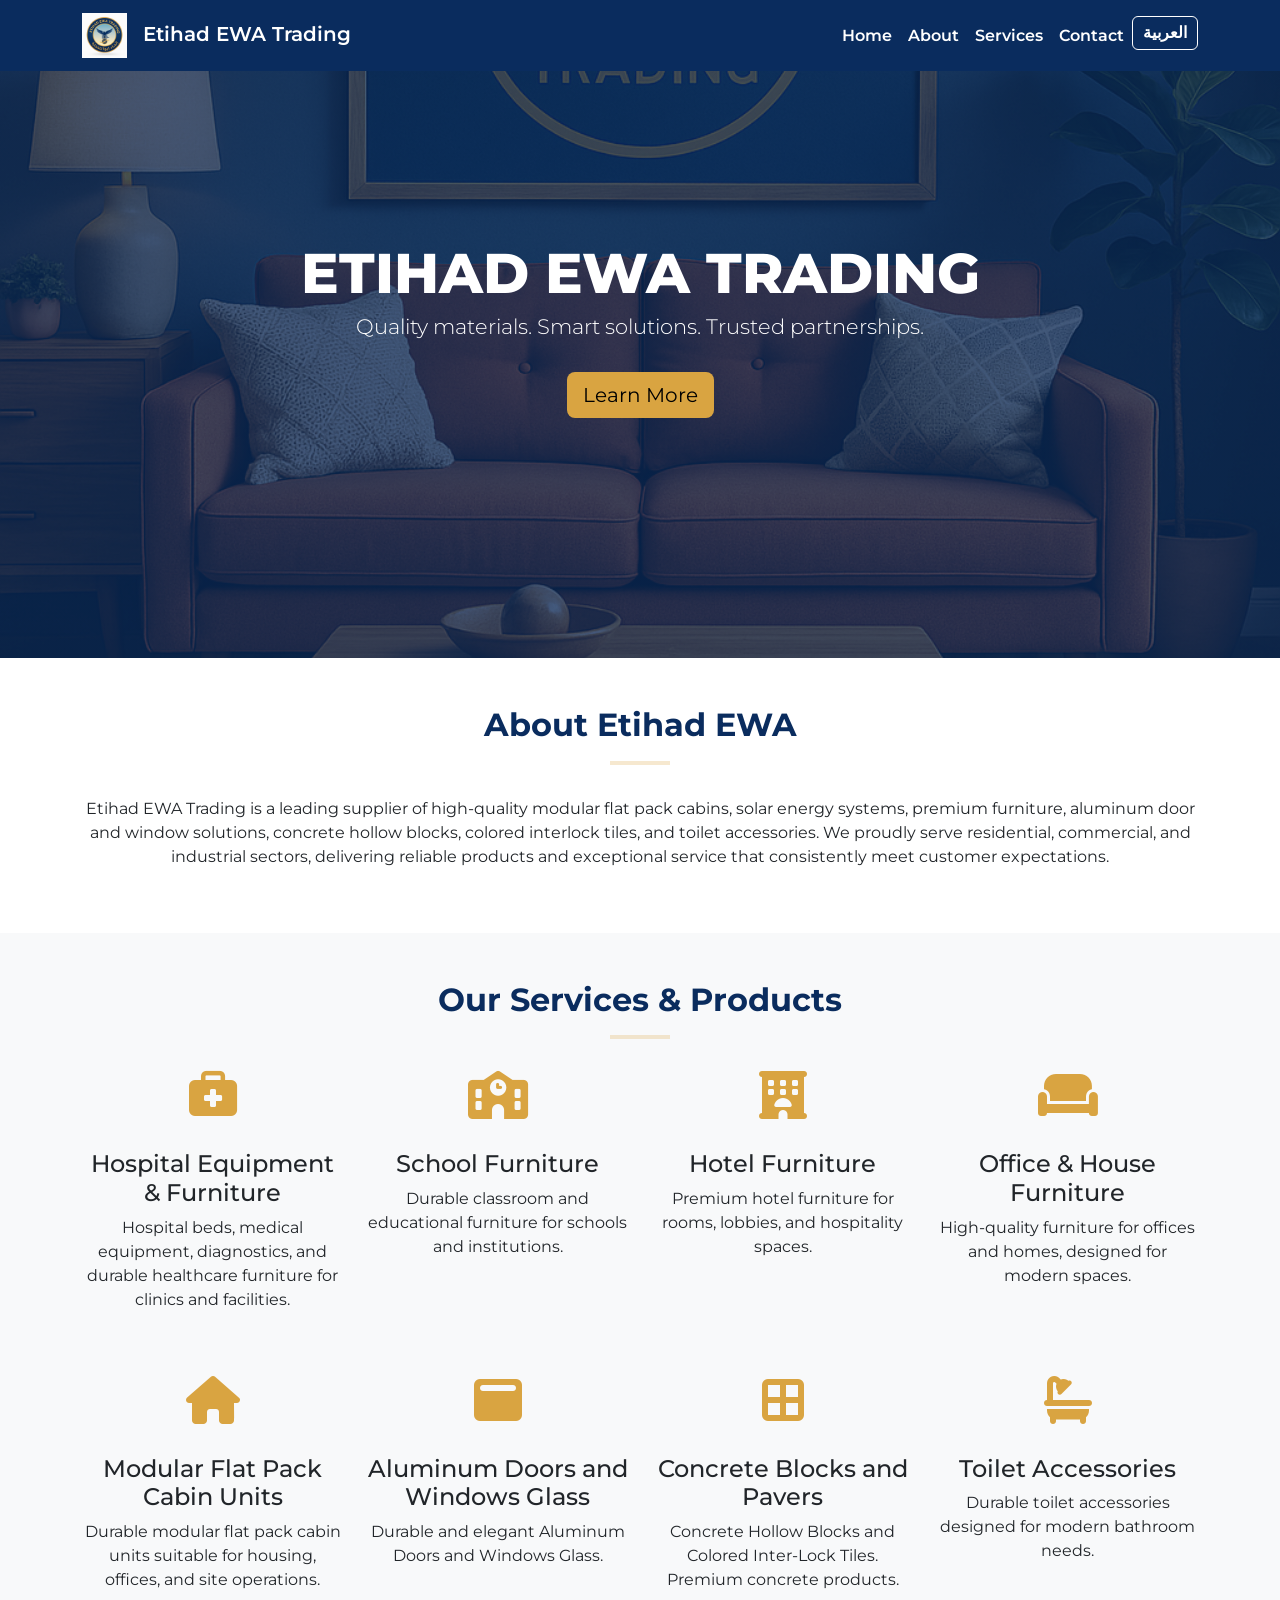
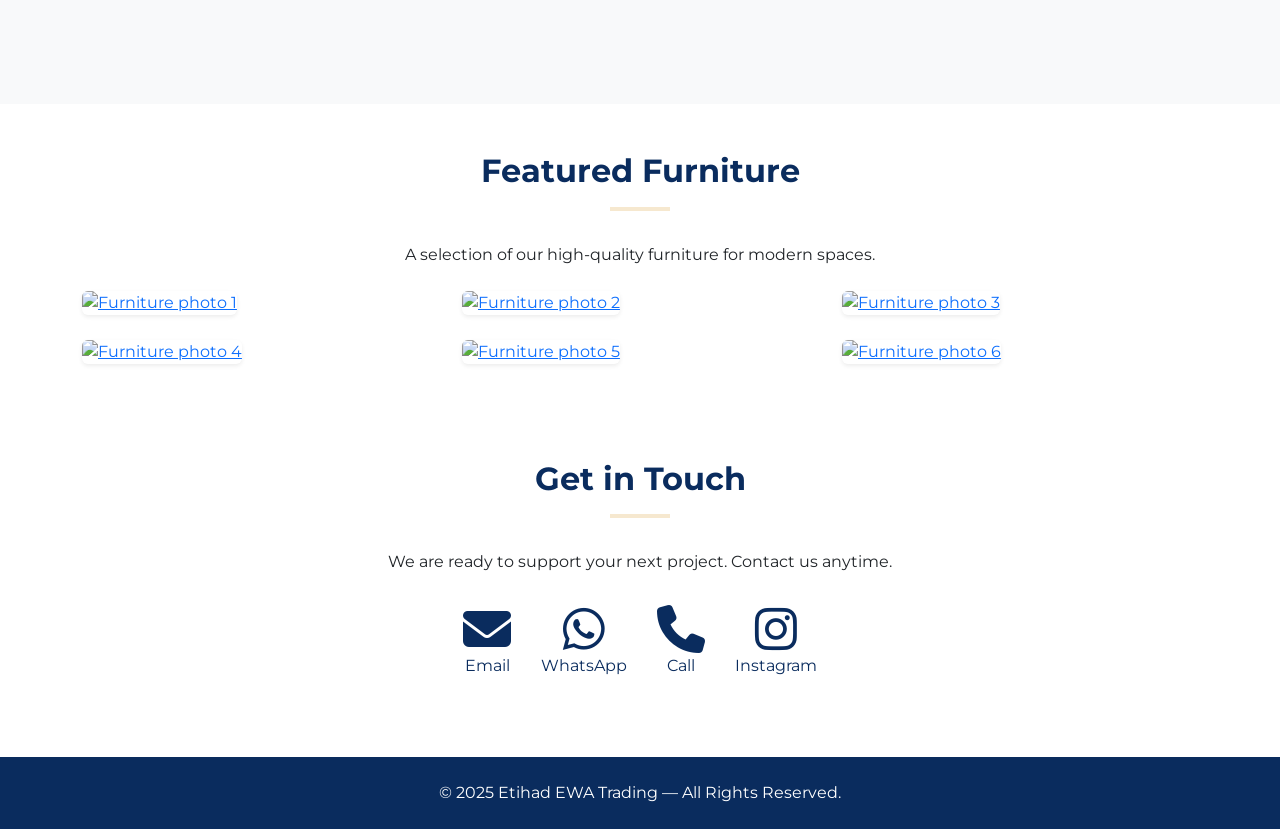
==== index.html @ ca67494d "index.html" ====
<!DOCTYPE html>
<html lang="en">
<head>
    <meta charset="utf-8" />
    <meta name="viewport" content="width=device-width, initial-scale=1, shrink-to-fit=no" />
    <title id="title_tab">Etihad EWA Trading</title>

    <!-- Bootstrap Icons & FontAwesome -->
    <link href="https://cdnjs.cloudflare.com/ajax/libs/font-awesome/6.5.0/css/all.min.css" rel="stylesheet">

    <!-- Google Fonts -->
    <link href="https://fonts.googleapis.com/css2?family=Montserrat:wght@300;400;600;800&display=swap" rel="stylesheet">

    <!-- Bootstrap -->
    <link href="https://cdn.jsdelivr.net/npm/bootstrap@5.3.2/dist/css/bootstrap.min.css" rel="stylesheet">
    <link rel="stylesheet" href="css/custom.css">

   <style>
  body {
    font-family: 'Montserrat', sans-serif;
  }

  /* NAVBAR */
  #mainNav {
    background-color: #0A2C5E;
  }
  #mainNav .nav-link,
  #mainNav .navbar-brand {
    color: #fff !important;
    font-weight: 600;
  }
  #mainNav .nav-link:hover {
    color: #D9A441 !important;
  }

  /* HERO */
  header.masthead {
    background: linear-gradient(rgba(10, 44, 94, 0.75), rgba(10, 44, 94, 0.75)),
      url('img/header-bg.jpg') center/cover no-repeat;
    padding-top: 15rem;
    padding-bottom: 15rem;
    color: white;
  }
  header h1 {
    font-size: 3.5rem;
    font-weight: 800;
    text-transform: uppercase;
  }
  header h2 {
    font-size: 1.3rem;
    font-weight: 300;
  }

  /* SECTIONS */
  h2.section-title {
    text-align: center;
    font-weight: 700;
    margin-bottom: 1rem;
    color: #0A2C5E;
  }
  hr.divider {
    width: 60px;
    height: 4px;
    background-color: #D9A441;
    border: none;
    margin: 1rem auto 2rem auto;
  }

  /* SERVICES */
  .service-box i {
    color: #D9A441;
    margin-bottom: 15px;
  }

  /* GALLERY (NEW) */
  #gallery img {
    transition: transform 0.25s ease, box-shadow 0.25s ease;
  }
  #gallery img:hover {
    transform: scale(1.03);
    box-shadow: 0 10px 25px rgba(0, 0, 0, 0.12);
  }

  /* CONTACT ICONS */
  .contact-links a {
    color: #0A2C5E;
    text-decoration: none;
    margin: 15px;
  }
  .contact-links a:hover {
    color: #D9A441;
  }
</style>

</head>
<body id="page-top">

    <!-- NAVIGATION -->
    <nav class="navbar navbar-expand-lg navbar-dark fixed-top" id="mainNav">
        <div class="container">
            <a class="navbar-brand" href="#page-top" id="nav_brand">
                <img src="/img/logo.png" style="height:45px; margin-right:10px;">
                Etihad EWA Trading
            </a>
            <button class="navbar-toggler" type="button" data-bs-toggle="collapse"
                data-bs-target="#navbarResponsive">
                Menu <i class="fas fa-bars ms-1"></i>
            </button>
            <div class="collapse navbar-collapse" id="navbarResponsive">
                <ul class="navbar-nav ms-auto">
                    <li class="nav-item"><a class="nav-link" id="nav_home" href="#page-top">Home</a></li>
                    <li class="nav-item"><a class="nav-link" id="nav_about" href="#about">About</a></li>
                    <li class="nav-item"><a class="nav-link" id="nav_services" href="#services">Services</a></li>
                    <li class="nav-item"><a class="nav-link" id="nav_contact" href="#contact">Contact</a></li>

                    <!-- LANGUAGE DROPDOWN -->
                    <li class="nav-item">
                              <a class="nav-link" href="ar.html" style="border:1px solid #fff; border-radius:6px; padding:4px 10px;">
                                  العربية
                          </a>
                    </li>
                </ul>
            </div>
        </div>
    </nav>

    <!-- HERO SECTION -->
    <header class="masthead">
        <div class="container text-center">
            <h1 id="hero_title">Etihad EWA Trading</h1>
            <h2 id="hero_subtitle">Quality materials. Smart solutions. Trusted partnerships.</h2>
            <a class="btn btn-warning btn-lg mt-4" id="btn_learn_more" href="#about" 
               style="background-color:#D9A441; border:none;">
                Learn More
            </a>
        </div>
    </header>

    <!-- ABOUT SECTION -->
    <section id="about" class="pt-5 pb-5">
        <div class="container">
            <h2 class="section-title" id="about_title">About Etihad EWA</h2>
            <hr class="divider">
            <p class="text-center" id="about_text">
                Etihad EWA Trading is a leading supplier of high-quality modular flat pack cabins, solar energy systems, premium furniture, aluminum door and window solutions, concrete hollow blocks, colored interlock tiles, and toilet accessories.
                We proudly serve residential, commercial, and industrial sectors, delivering reliable products and exceptional service that consistently meet customer expectations.
            </p>
        </div>
    </section>

    <!-- SERVICES SECTION -->
<section id="services" class="pt-5 pb-5 bg-light">
  <div class="container">
    <h2 class="section-title" id="services_title">Our Services & Products</h2>
    <hr class="divider">

    <div class="row text-center">

      <!-- ===== FURNITURE GROUP (FIRST) ===== -->

      <!-- Hospital Equipment & Furniture -->
      <div class="col-lg-3 col-md-6 mb-5">
        <div class="service-box">
          <a href="pdf/Hospital.pdf" target="_blank" style="text-decoration:none; color:inherit;">
            <i class="fas fa-briefcase-medical fa-3x"></i>
            <h4 class="mt-3" id="srv_medical">Hospital Equipment &amp; Furniture</h4>
          </a>
          <p id="srv_medical_txt">
            Hospital beds, medical equipment, diagnostics, and durable healthcare furniture for clinics and facilities.
          </p>
        </div>
      </div>

      <!-- School Furniture -->
      <div class="col-lg-3 col-md-6 mb-5">
        <div class="service-box">
          <a href="pdf/School.pdf" target="_blank" style="text-decoration:none; color:inherit;">
            <i class="fas fa-school fa-3x"></i>
            <h4 class="mt-3" id="srv_school">School Furniture</h4>
          </a>
          <p id="srv_school_txt">Durable classroom and educational furniture for schools and institutions.</p>
        </div>
      </div>

      <!-- Hotel Furniture -->
      <div class="col-lg-3 col-md-6 mb-5">
        <div class="service-box">
          <a href="pdf/Hotel.pdf" target="_blank" style="text-decoration:none; color:inherit;">
            <i class="fas fa-hotel fa-3x"></i>
            <h4 class="mt-3" id="srv_hotel">Hotel Furniture</h4>
          </a>
          <p id="srv_hotel_txt">Premium hotel furniture for rooms, lobbies, and hospitality spaces.</p>
        </div>
      </div>

      <!-- Office & House Furniture -->
      <div class="col-lg-3 col-md-6 mb-5">
        <div class="service-box">
          <a href="pdf/FUR.pdf" target="_blank" style="text-decoration:none; color:inherit;">
            <i class="fas fa-couch fa-3x"></i>
            <h4 class="mt-3" id="srv_furniture">Office &amp; House Furniture</h4>
          </a>
          <p id="srv_furniture_txt">High-quality furniture for offices and homes, designed for modern spaces.</p>
        </div>
      </div>

      <!-- ===== OTHER SERVICES (AFTER FURNITURE) ===== -->

      <!-- Modular Flat Pack Cabin Units -->
      <div class="col-lg-3 col-md-6 mb-5">
        <div class="service-box">
          <a href="pdf/Cabin.pdf" target="_blank" style="text-decoration:none; color:inherit;">
            <i class="fas fa-home fa-3x"></i>
            <h4 class="mt-3" id="srv_cabin">Modular Flat Pack Cabin Units</h4>
          </a>
          <p id="srv_cabin_txt">Durable modular flat pack cabin units suitable for housing, offices, and site operations.</p>
        </div>
      </div>

      <!-- Aluminum Doors and Windows Glass -->
      <div class="col-lg-3 col-md-6 mb-5">
        <div class="service-box">
          <a href="pdf/ALU.pdf" target="_blank" style="text-decoration:none; color:inherit;">
            <i class="fas fa-window-maximize fa-3x"></i>
            <h4 class="mt-3" id="srv_aluminum">Aluminum Doors and Windows Glass</h4>
          </a>
          <p id="srv_aluminum_txt">Durable and elegant Aluminum Doors and Windows Glass.</p>
        </div>
      </div>

      <!-- Concrete Blocks and Pavers -->
      <div class="col-lg-3 col-md-6 mb-5">
        <div class="service-box">
          <a href="pdf/Interlock.pdf" target="_blank" style="text-decoration:none; color:inherit;">
            <i class="fas fa-border-all fa-3x"></i>
            <h4 class="mt-3" id="srv_concrete">Concrete Blocks and Pavers</h4>
          </a>
          <p id="srv_concrete_txt">Concrete Hollow Blocks and Colored Inter-Lock Tiles. Premium concrete products.</p>
        </div>
      </div>

      <!-- Toilet Accessories -->
      <div class="col-lg-3 col-md-6 mb-5">
        <div class="service-box">
          <a href="pdf/TOILET.pdf" target="_blank" style="text-decoration:none; color:inherit;">
            <i class="fas fa-bath fa-3x"></i>
            <h4 class="mt-3" id="srv_toilet">Toilet Accessories</h4>
          </a>
          <p id="srv_toilet_txt">Durable toilet accessories designed for modern bathroom needs.</p>
        </div>
      </div>

    </div>
  </div>
</section>

    <!-- FEATURED FURNITURE GALLERY -->
<section id="gallery" class="pt-5 pb-5">
  <div class="container">
    <h2 class="section-title">Featured Furniture</h2>
    <hr class="divider">
    <p class="text-center mb-4">A selection of our high-quality furniture for modern spaces.</p>

    <div class="row g-4">
      <!-- Photo 1 -->
      <div class="col-lg-4 col-md-6">
        <a href="img/furniture/1.jpg" target="_blank">
          <img src="img/furniture/1.jpg" class="img-fluid rounded shadow-sm" alt="Furniture photo 1">
        </a>
      </div>

      <!-- Photo 2 -->
      <div class="col-lg-4 col-md-6">
        <a href="img/furniture/2.jpg" target="_blank">
          <img src="img/furniture/2.jpg" class="img-fluid rounded shadow-sm" alt="Furniture photo 2">
        </a>
      </div>

      <!-- Photo 3 -->
      <div class="col-lg-4 col-md-6">
        <a href="img/furniture/3.jpg" target="_blank">
          <img src="img/furniture/3.jpg" class="img-fluid rounded shadow-sm" alt="Furniture photo 3">
        </a>
      </div>

      <!-- Photo 4 -->
      <div class="col-lg-4 col-md-6">
        <a href="img/furniture/4.jpg" target="_blank">
          <img src="img/furniture/4.jpg" class="img-fluid rounded shadow-sm" alt="Furniture photo 4">
        </a>
      </div>

      <!-- Photo 5 -->
      <div class="col-lg-4 col-md-6">
        <a href="img/furniture/5.jpg" target="_blank">
          <img src="img/furniture/5.jpg" class="img-fluid rounded shadow-sm" alt="Furniture photo 5">
        </a>
      </div>

      <!-- Photo 6 -->
      <div class="col-lg-4 col-md-6">
        <a href="img/furniture/6.jpg" target="_blank">
          <img src="img/furniture/6.jpg" class="img-fluid rounded shadow-sm" alt="Furniture photo 6">
        </a>
      </div>
    </div>
  </div>
</section>

    <!-- CONTACT SECTION -->
    <section id="contact" class="pt-5 pb-5">
        <div class="container text-center">
            <h2 class="section-title" id="contact_title">Get in Touch</h2>
            <hr class="divider">
            <p id="contact_text">We are ready to support your next project. Contact us anytime.</p>

            <div class="contact-links d-flex justify-content-center">

                <a href="mailto:info@etihadewa.com" target="_blank">
                    <i class="fas fa-envelope fa-3x"></i>
                    <p id="contact_email">Email</p>
                </a>

                <a href="https://wa.me/97466819199" target="_blank">
                    <i class="fab fa-whatsapp fa-3x"></i>
                    <p id="contact_whatsapp">WhatsApp</p>
                </a>

                <a href="tel:+97466819199">
                    <i class="fas fa-phone fa-3x"></i>
                    <p id="contact_call">Call</p>
                </a>

                <a href="https://instagram.com/Etihad.EWA" target="_blank">
                    <i class="fab fa-instagram fa-3x"></i>
                    <p id="contact_instagram">Instagram</p>
                </a>

            </div>
        </div>
    </section>

    <footer class="text-center py-4" style="background:#0A2C5E; color:white;">
        © 2025 Etihad EWA Trading — All Rights Reserved.
    </footer>

    <!-- Bootstrap JS -->
    <script src="https://cdn.jsdelivr.net/npm/bootstrap@5.3.2/dist/js/bootstrap.bundle.min.js"></script>

    <!-- LANGUAGE SCRIPT -->
    <script src="js/language.js"></script>

</body>
</html>
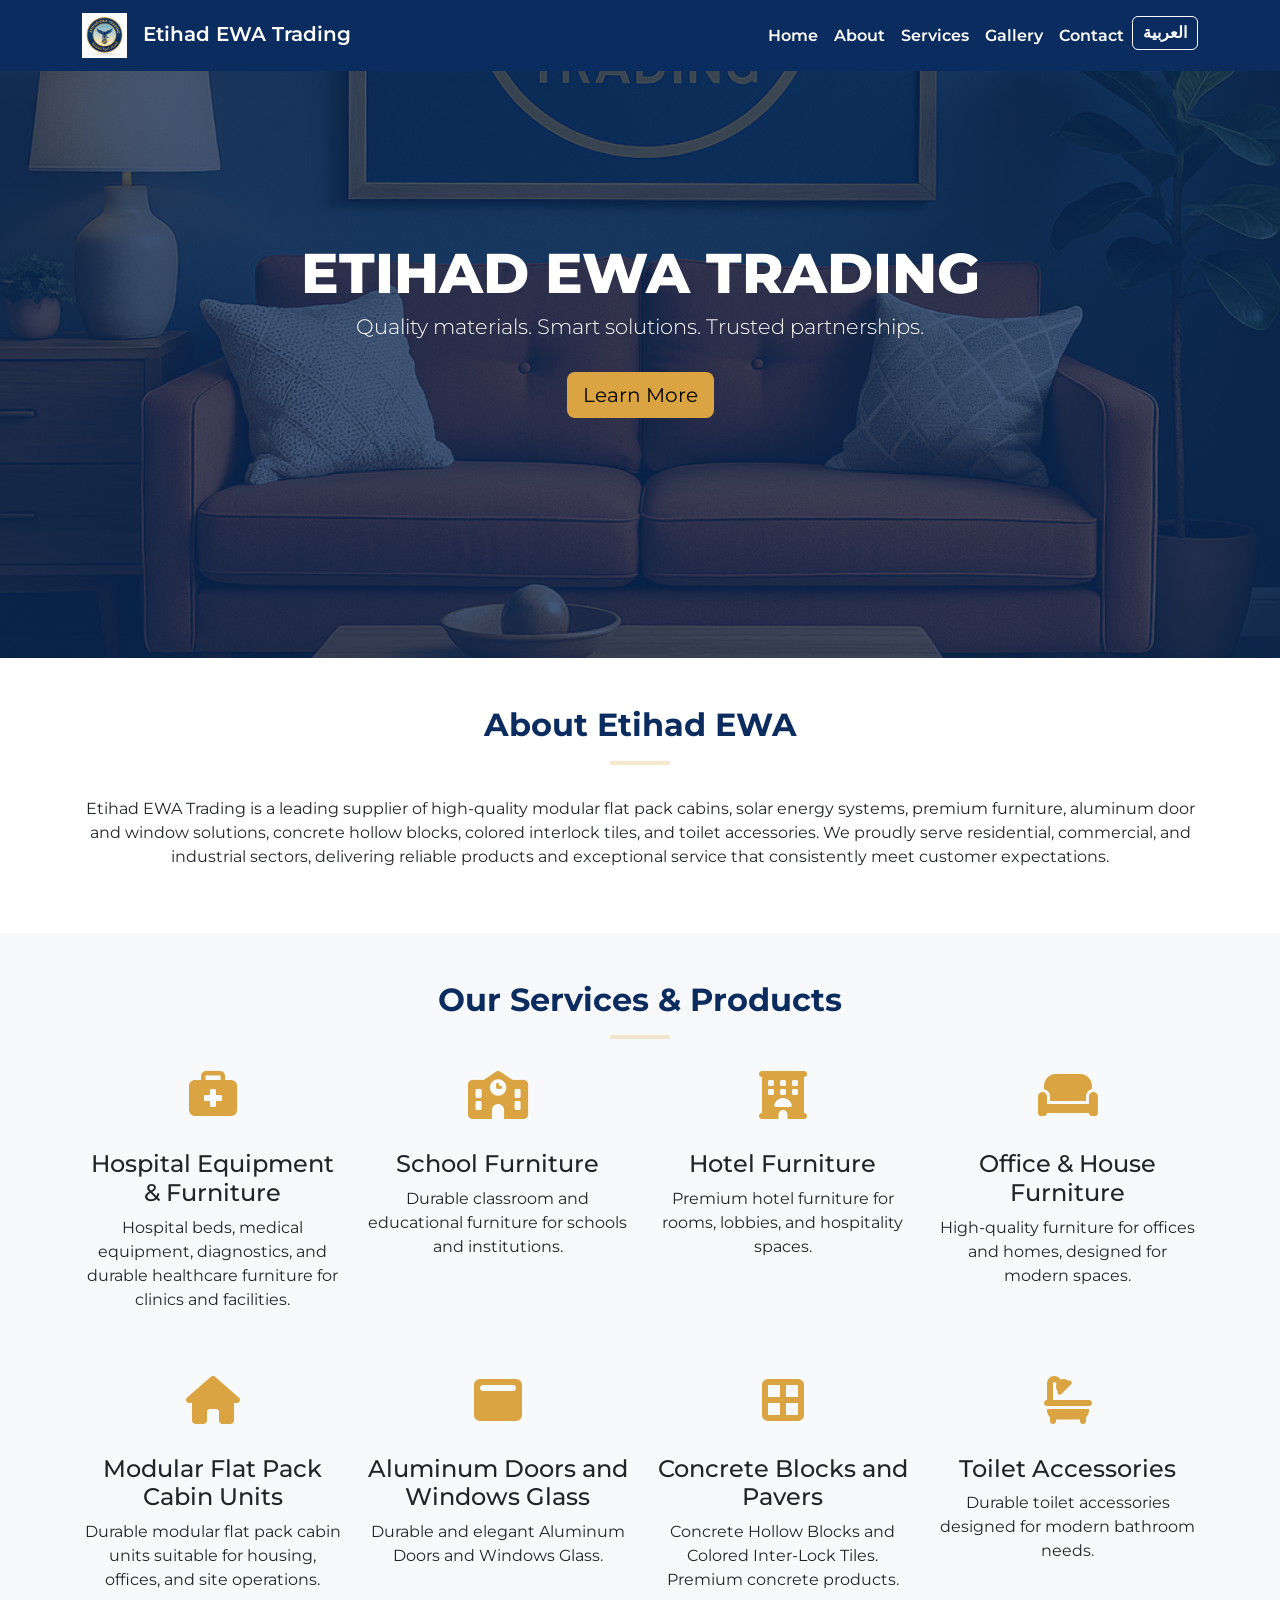
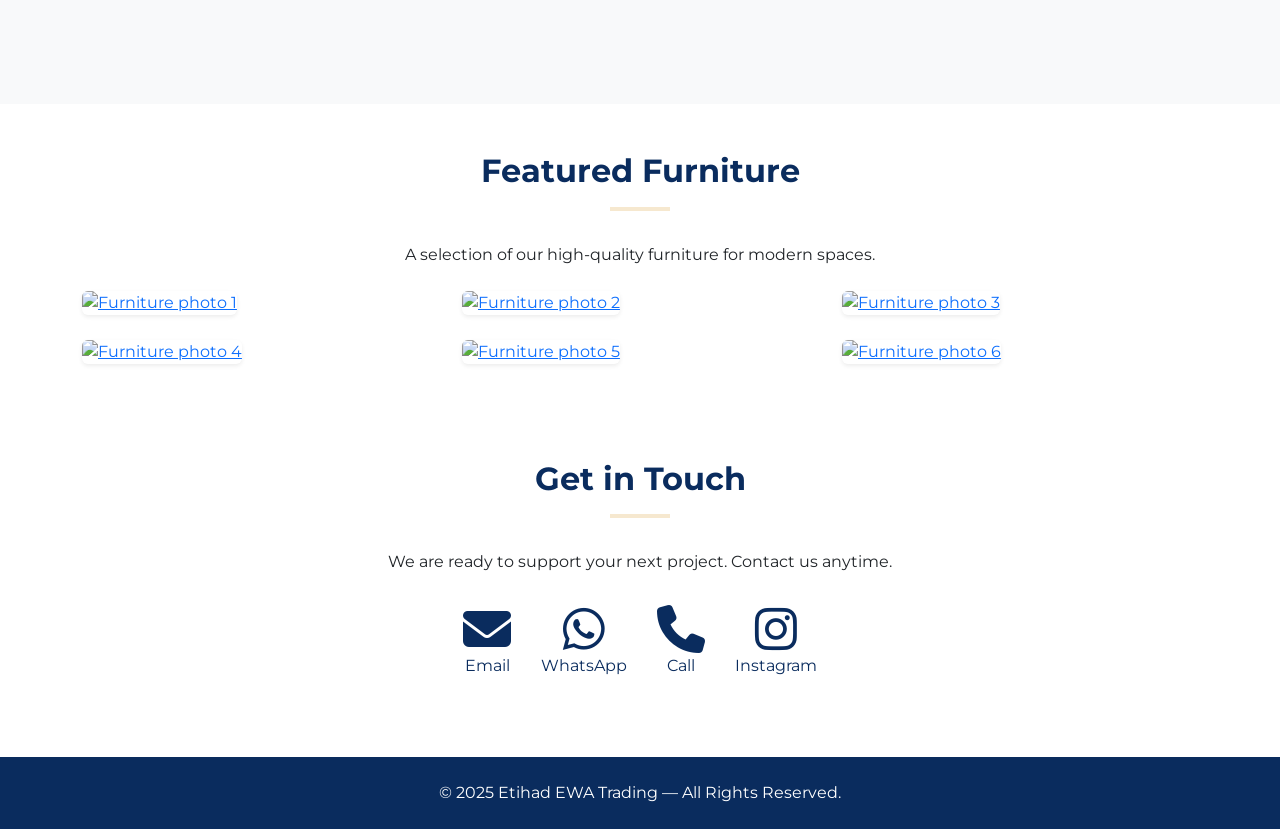
==== commit a8ca2139: "index.html" ====
--- a/index.html
+++ b/index.html
@@ -111,6 +111,7 @@
                     <li class="nav-item"><a class="nav-link" id="nav_home" href="#page-top">Home</a></li>
                     <li class="nav-item"><a class="nav-link" id="nav_about" href="#about">About</a></li>
                     <li class="nav-item"><a class="nav-link" id="nav_services" href="#services">Services</a></li>
+                    <li class="nav-item"><a class="nav-link" id="nav_gallery" href="#gallery">Gallery</a></li>
                     <li class="nav-item"><a class="nav-link" id="nav_contact" href="#contact">Contact</a></li>
 
                     <!-- LANGUAGE DROPDOWN -->
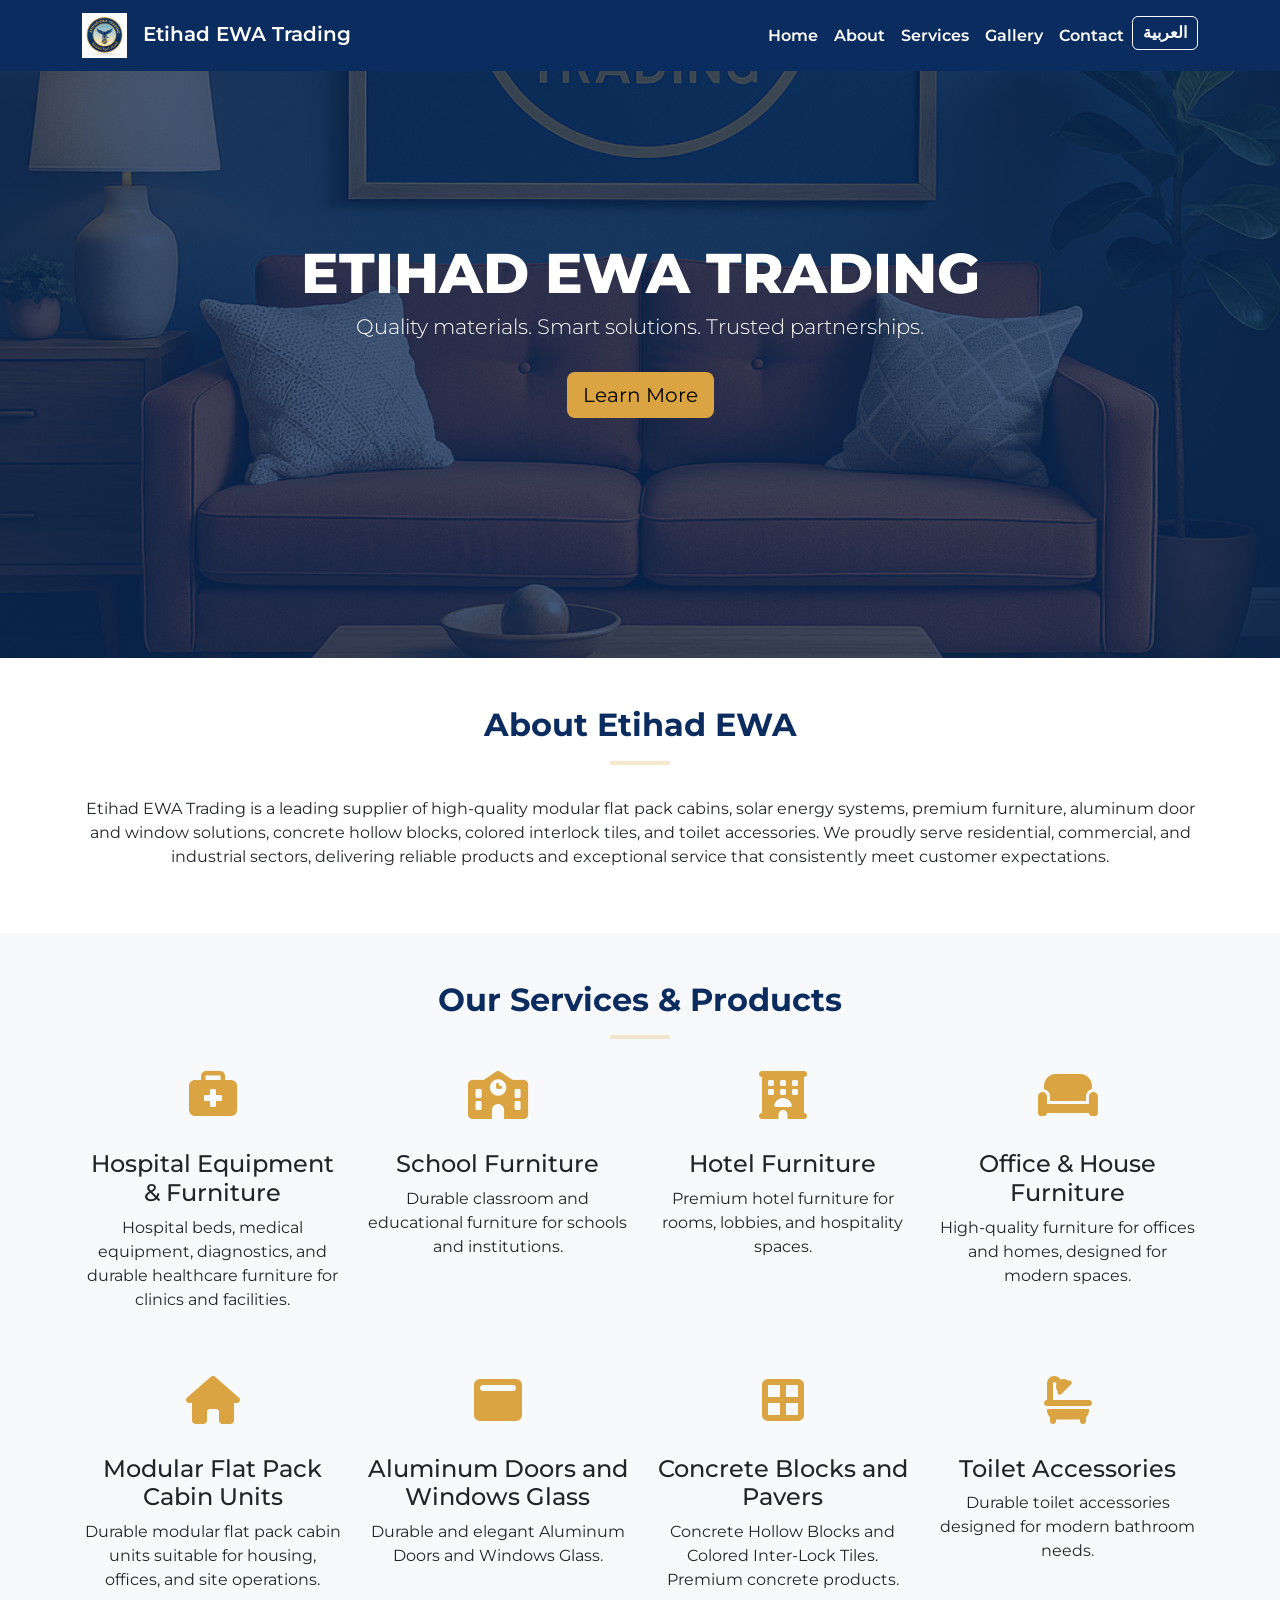
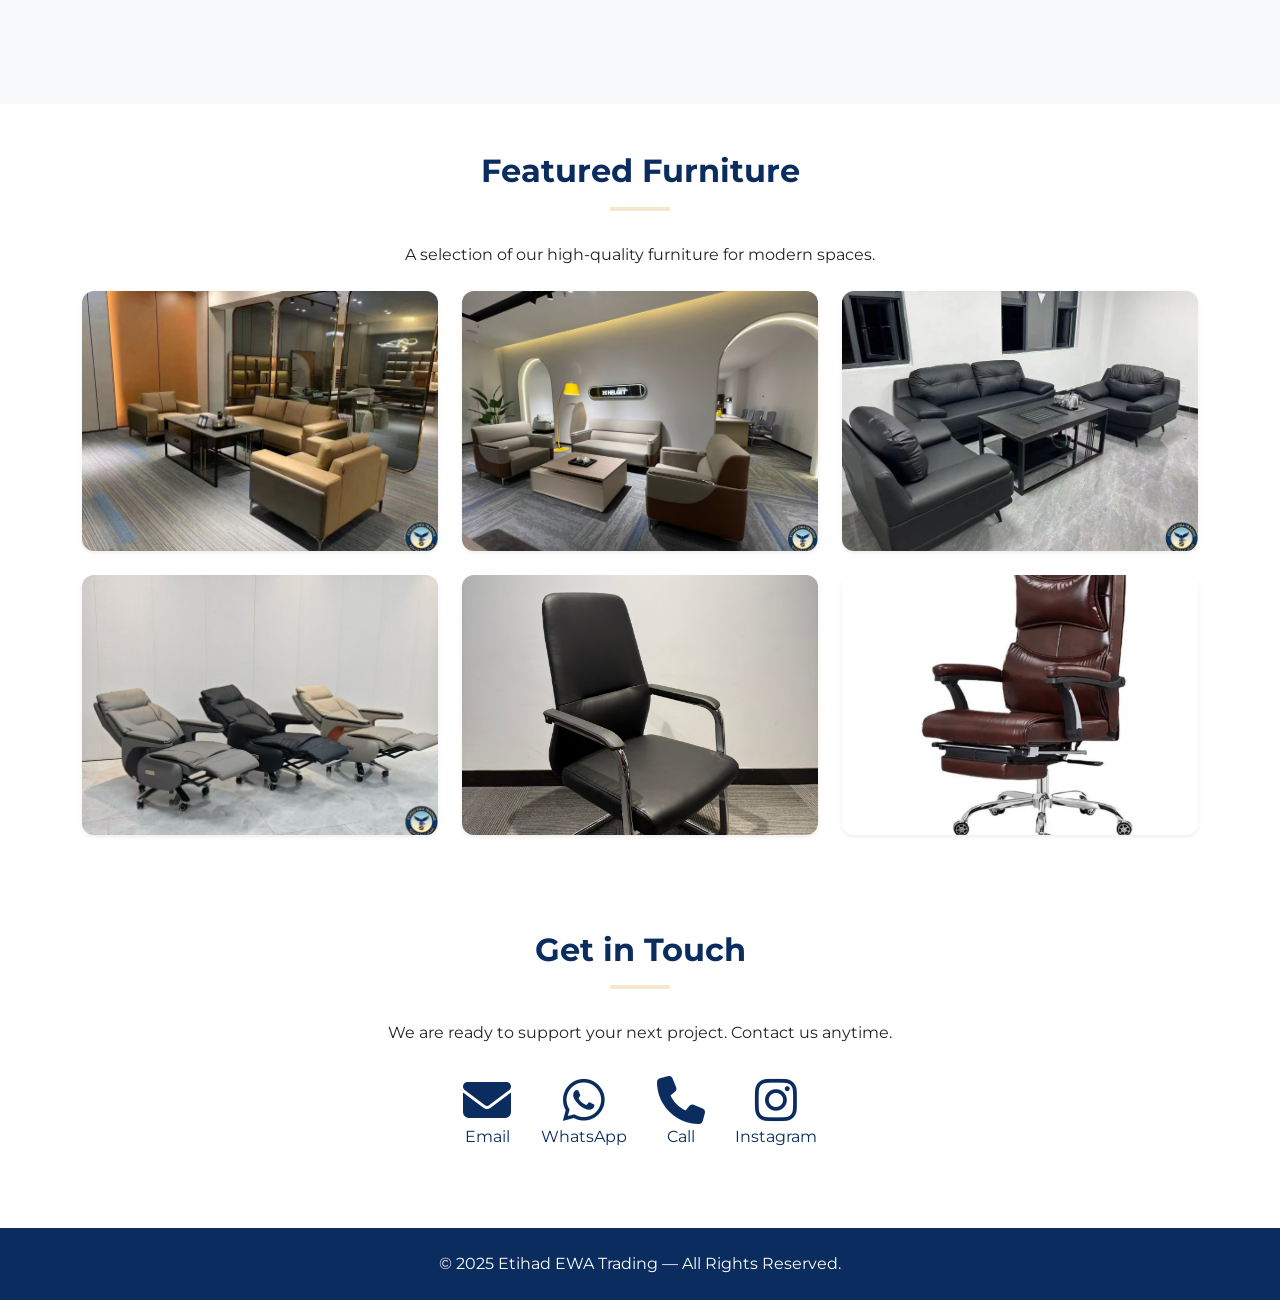
==== commit 6a8e611d: "index.html" ====
--- a/index.html
+++ b/index.html
@@ -80,7 +80,12 @@
     transform: scale(1.03);
     box-shadow: 0 10px 25px rgba(0, 0, 0, 0.12);
   }
-
+  #gallery .gallery-img{
+  width: 100%;
+  height: 260px;        /* you can change this */
+  object-fit: cover;    /* crops nicely */
+  border-radius: 12px;
+}
   /* CONTACT ICONS */
   .contact-links a {
     color: #0A2C5E;
@@ -266,42 +271,42 @@
       <!-- Photo 1 -->
       <div class="col-lg-4 col-md-6">
         <a href="img/furniture/1.jpg" target="_blank">
-          <img src="img/furniture/1.jpg" class="img-fluid rounded shadow-sm" alt="Furniture photo 1">
+          <img src="img/furniture/1.jpg" class="img-fluid shadow-sm gallery-img" alt="Furniture photo 1">
         </a>
       </div>
 
       <!-- Photo 2 -->
       <div class="col-lg-4 col-md-6">
         <a href="img/furniture/2.jpg" target="_blank">
-          <img src="img/furniture/2.jpg" class="img-fluid rounded shadow-sm" alt="Furniture photo 2">
+          <img src="img/furniture/2.jpg" class="img-fluid shadow-sm gallery-img" alt="Furniture photo 2">
         </a>
       </div>
 
       <!-- Photo 3 -->
       <div class="col-lg-4 col-md-6">
         <a href="img/furniture/3.jpg" target="_blank">
-          <img src="img/furniture/3.jpg" class="img-fluid rounded shadow-sm" alt="Furniture photo 3">
+          <img src="img/furniture/3.jpg" class="img-fluid shadow-sm gallery-img" alt="Furniture photo 3">
         </a>
       </div>
 
       <!-- Photo 4 -->
       <div class="col-lg-4 col-md-6">
         <a href="img/furniture/4.jpg" target="_blank">
-          <img src="img/furniture/4.jpg" class="img-fluid rounded shadow-sm" alt="Furniture photo 4">
+          <img src="img/furniture/4.jpg" class="img-fluid shadow-sm gallery-img" alt="Furniture photo 4">
         </a>
       </div>
 
       <!-- Photo 5 -->
       <div class="col-lg-4 col-md-6">
         <a href="img/furniture/5.jpg" target="_blank">
-          <img src="img/furniture/5.jpg" class="img-fluid rounded shadow-sm" alt="Furniture photo 5">
+          <img src="img/furniture/5.jpg" class="img-fluid shadow-sm gallery-img" alt="Furniture photo 5">
         </a>
       </div>
 
       <!-- Photo 6 -->
       <div class="col-lg-4 col-md-6">
         <a href="img/furniture/6.jpg" target="_blank">
-          <img src="img/furniture/6.jpg" class="img-fluid rounded shadow-sm" alt="Furniture photo 6">
+          <img src="img/furniture/6.jpg" class="img-fluid shadow-sm gallery-img" alt="Furniture photo 6">
         </a>
       </div>
     </div>
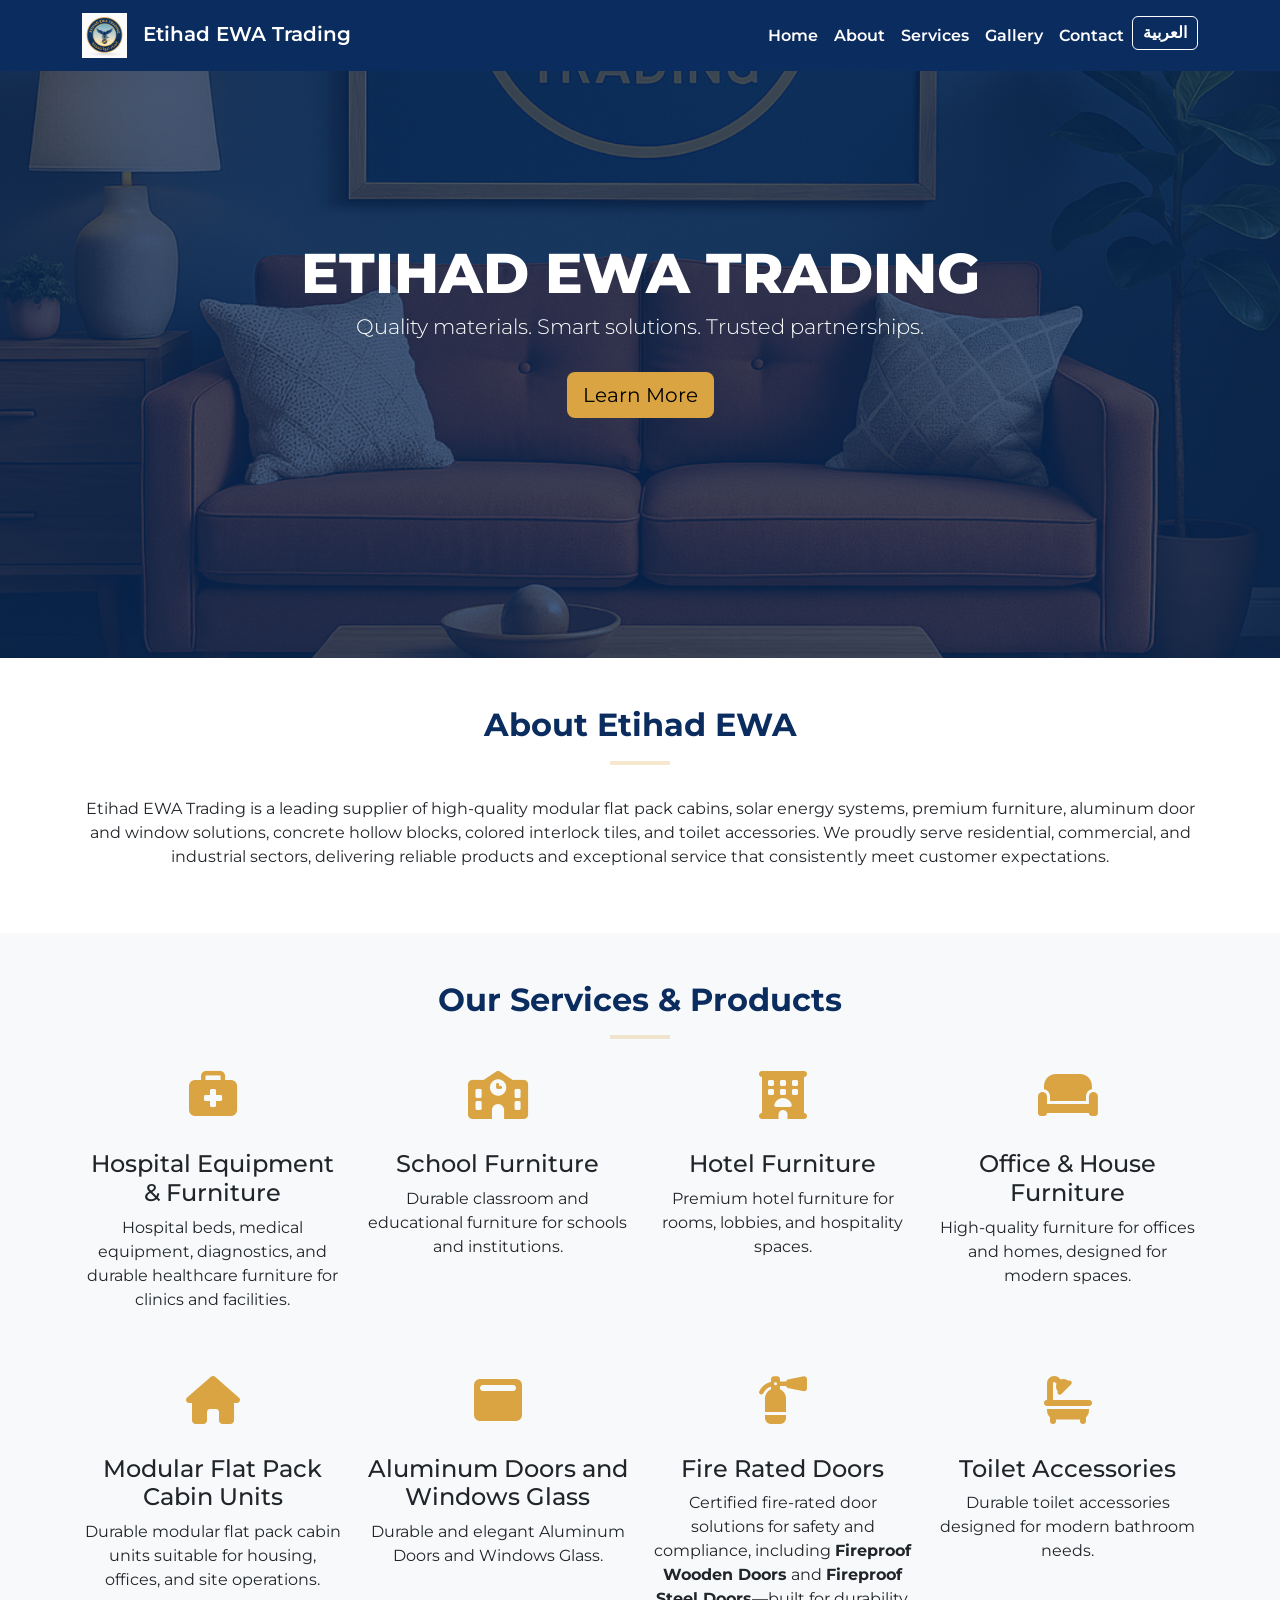
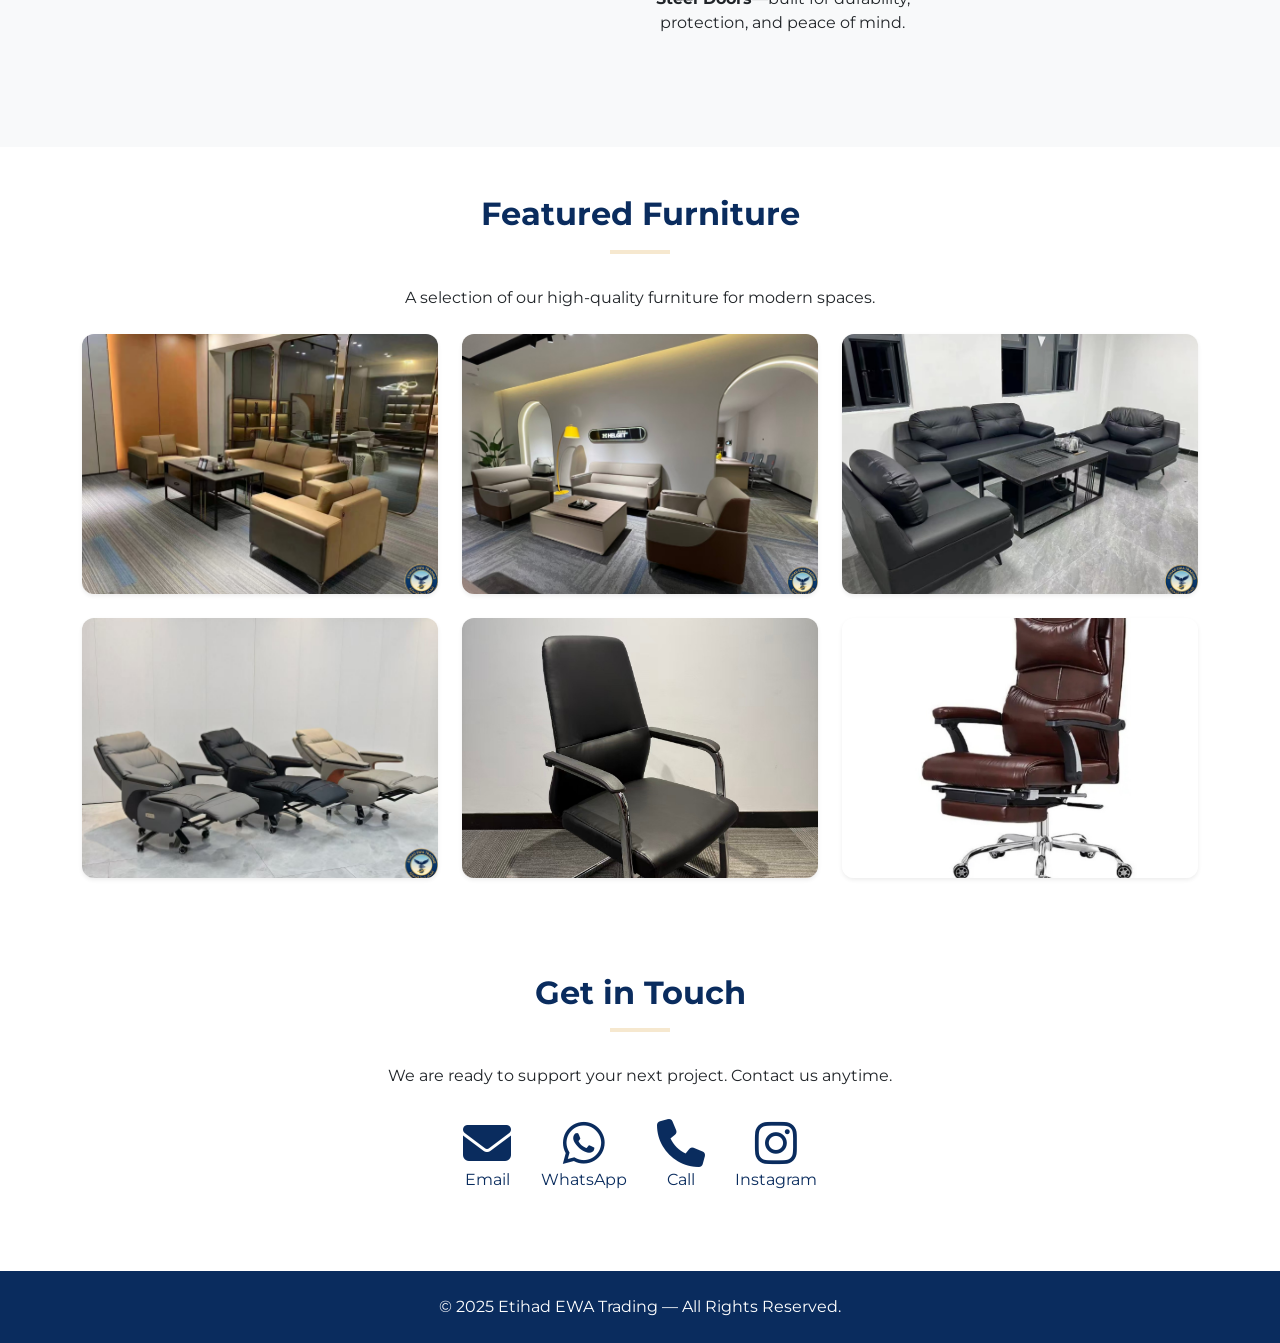
==== commit 2b3ecc67: "index.html" ====
--- a/index.html
+++ b/index.html
@@ -234,16 +234,20 @@
         </div>
       </div>
 
-      <!-- Concrete Blocks and Pavers -->
-      <div class="col-lg-3 col-md-6 mb-5">
-        <div class="service-box">
-          <a href="pdf/Interlock.pdf" target="_blank" style="text-decoration:none; color:inherit;">
-            <i class="fas fa-border-all fa-3x"></i>
-            <h4 class="mt-3" id="srv_concrete">Concrete Blocks and Pavers</h4>
-          </a>
-          <p id="srv_concrete_txt">Concrete Hollow Blocks and Colored Inter-Lock Tiles. Premium concrete products.</p>
-        </div>
-      </div>
+     <!-- Fire Rated Doors -->
+<div class="col-lg-3 col-md-6 mb-5">
+  <div class="service-box">
+    <a href="pdf/Fire.pdf" target="_blank" style="text-decoration:none; color:inherit;">
+      <i class="fas fa-fire-extinguisher fa-3x"></i>
+      <h4 class="mt-3" id="srv_concrete">Fire Rated Doors</h4>
+    </a>
+    <p id="srv_concrete_txt">
+      Certified fire-rated door solutions for safety and compliance, including
+      <strong>Fireproof Wooden Doors</strong> and <strong>Fireproof Steel Doors</strong>—built for durability, protection, and peace of mind.
+    </p>
+  </div>
+</div>
+
 
       <!-- Toilet Accessories -->
       <div class="col-lg-3 col-md-6 mb-5">
@@ -270,42 +274,42 @@
     <div class="row g-4">
       <!-- Photo 1 -->
       <div class="col-lg-4 col-md-6">
-        <a href="img/furniture/1.jpg" target="_blank">
+        <a href="img/furniture/1.jpg" class="gallery-link" data-bs-toggle="modal" data-bs-target="#imageModal">
           <img src="img/furniture/1.jpg" class="img-fluid shadow-sm gallery-img" alt="Furniture photo 1">
         </a>
       </div>
 
       <!-- Photo 2 -->
       <div class="col-lg-4 col-md-6">
-        <a href="img/furniture/2.jpg" target="_blank">
+        <a href="img/furniture/2.jpg" class="gallery-link" data-bs-toggle="modal" data-bs-target="#imageModal">
           <img src="img/furniture/2.jpg" class="img-fluid shadow-sm gallery-img" alt="Furniture photo 2">
         </a>
       </div>
 
       <!-- Photo 3 -->
       <div class="col-lg-4 col-md-6">
-        <a href="img/furniture/3.jpg" target="_blank">
+        <a href="img/furniture/3.jpg" class="gallery-link" data-bs-toggle="modal" data-bs-target="#imageModal">
           <img src="img/furniture/3.jpg" class="img-fluid shadow-sm gallery-img" alt="Furniture photo 3">
         </a>
       </div>
 
       <!-- Photo 4 -->
       <div class="col-lg-4 col-md-6">
-        <a href="img/furniture/4.jpg" target="_blank">
+        <a href="img/furniture/4.jpg" class="gallery-link" data-bs-toggle="modal" data-bs-target="#imageModal">
           <img src="img/furniture/4.jpg" class="img-fluid shadow-sm gallery-img" alt="Furniture photo 4">
         </a>
       </div>
 
       <!-- Photo 5 -->
       <div class="col-lg-4 col-md-6">
-        <a href="img/furniture/5.jpg" target="_blank">
+        <a href="img/furniture/5.jpg" class="gallery-link" data-bs-toggle="modal" data-bs-target="#imageModal">
           <img src="img/furniture/5.jpg" class="img-fluid shadow-sm gallery-img" alt="Furniture photo 5">
         </a>
       </div>
 
       <!-- Photo 6 -->
       <div class="col-lg-4 col-md-6">
-        <a href="img/furniture/6.jpg" target="_blank">
+        <a href="img/furniture/6.jpg" class="gallery-link" data-bs-toggle="modal" data-bs-target="#imageModal">
           <img src="img/furniture/6.jpg" class="img-fluid shadow-sm gallery-img" alt="Furniture photo 6">
         </a>
       </div>
@@ -352,9 +356,34 @@
 
     <!-- Bootstrap JS -->
     <script src="https://cdn.jsdelivr.net/npm/bootstrap@5.3.2/dist/js/bootstrap.bundle.min.js"></script>
+    <script>
+  document.querySelectorAll('.gallery-link').forEach(link => {
+    link.addEventListener('click', (e) => {
+      e.preventDefault();
+      const imgSrc = link.getAttribute('href');
+      document.getElementById('modalImage').src = imgSrc;
+    });
+  });
+
+  const imageModal = document.getElementById('imageModal');
+  imageModal.addEventListener('hidden.bs.modal', () => {
+    document.getElementById('modalImage').src = '';
+  });
+</script>
 
     <!-- LANGUAGE SCRIPT -->
     <script src="js/language.js"></script>
 
+    <!-- IMAGE MODAL (LIGHTBOX) -->
+<div class="modal fade" id="imageModal" tabindex="-1" aria-hidden="true">
+  <div class="modal-dialog modal-dialog-centered modal-lg">
+    <div class="modal-content bg-transparent border-0">
+      <button type="button" class="btn-close btn-close-white ms-auto me-2 mt-2" data-bs-dismiss="modal" aria-label="Close"></button>
+      <img id="modalImage" src="" class="img-fluid rounded" alt="Preview">
+    </div>
+  </div>
+</div>
+
+
 </body>
 </html>
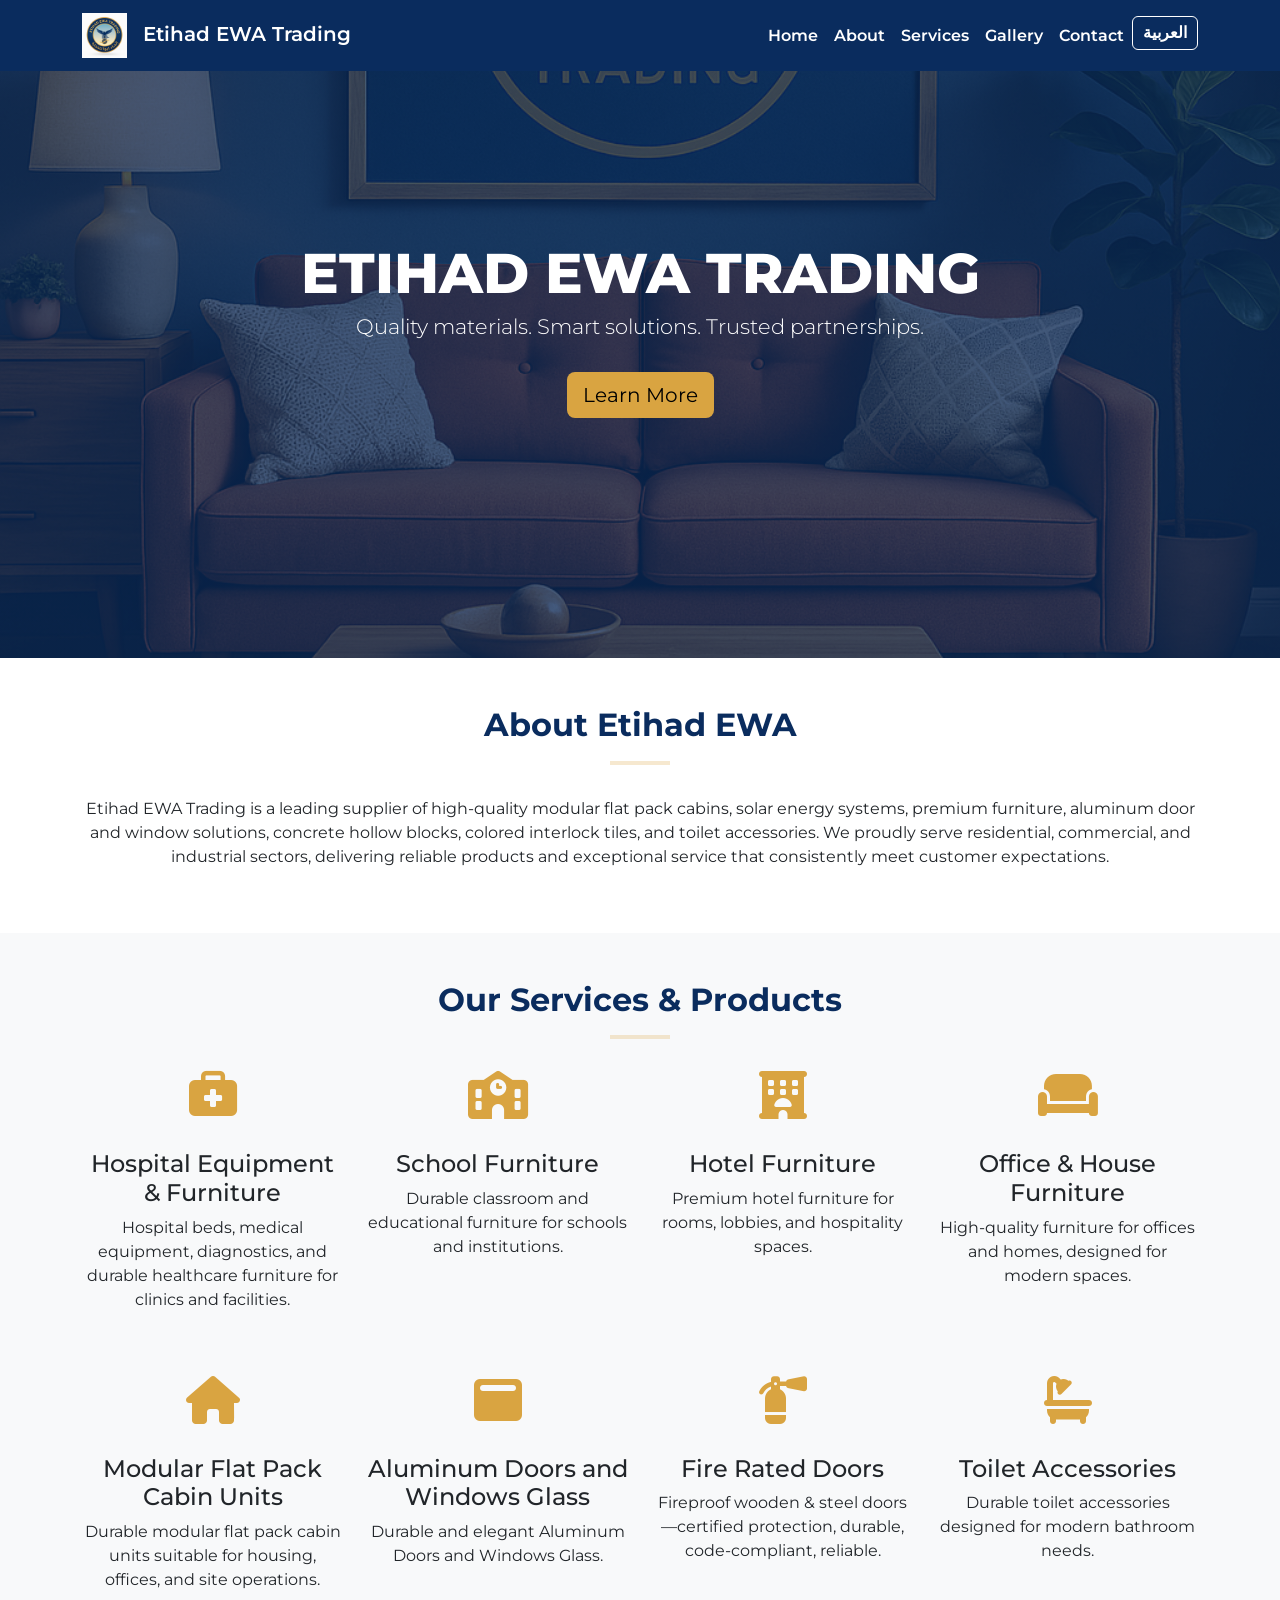
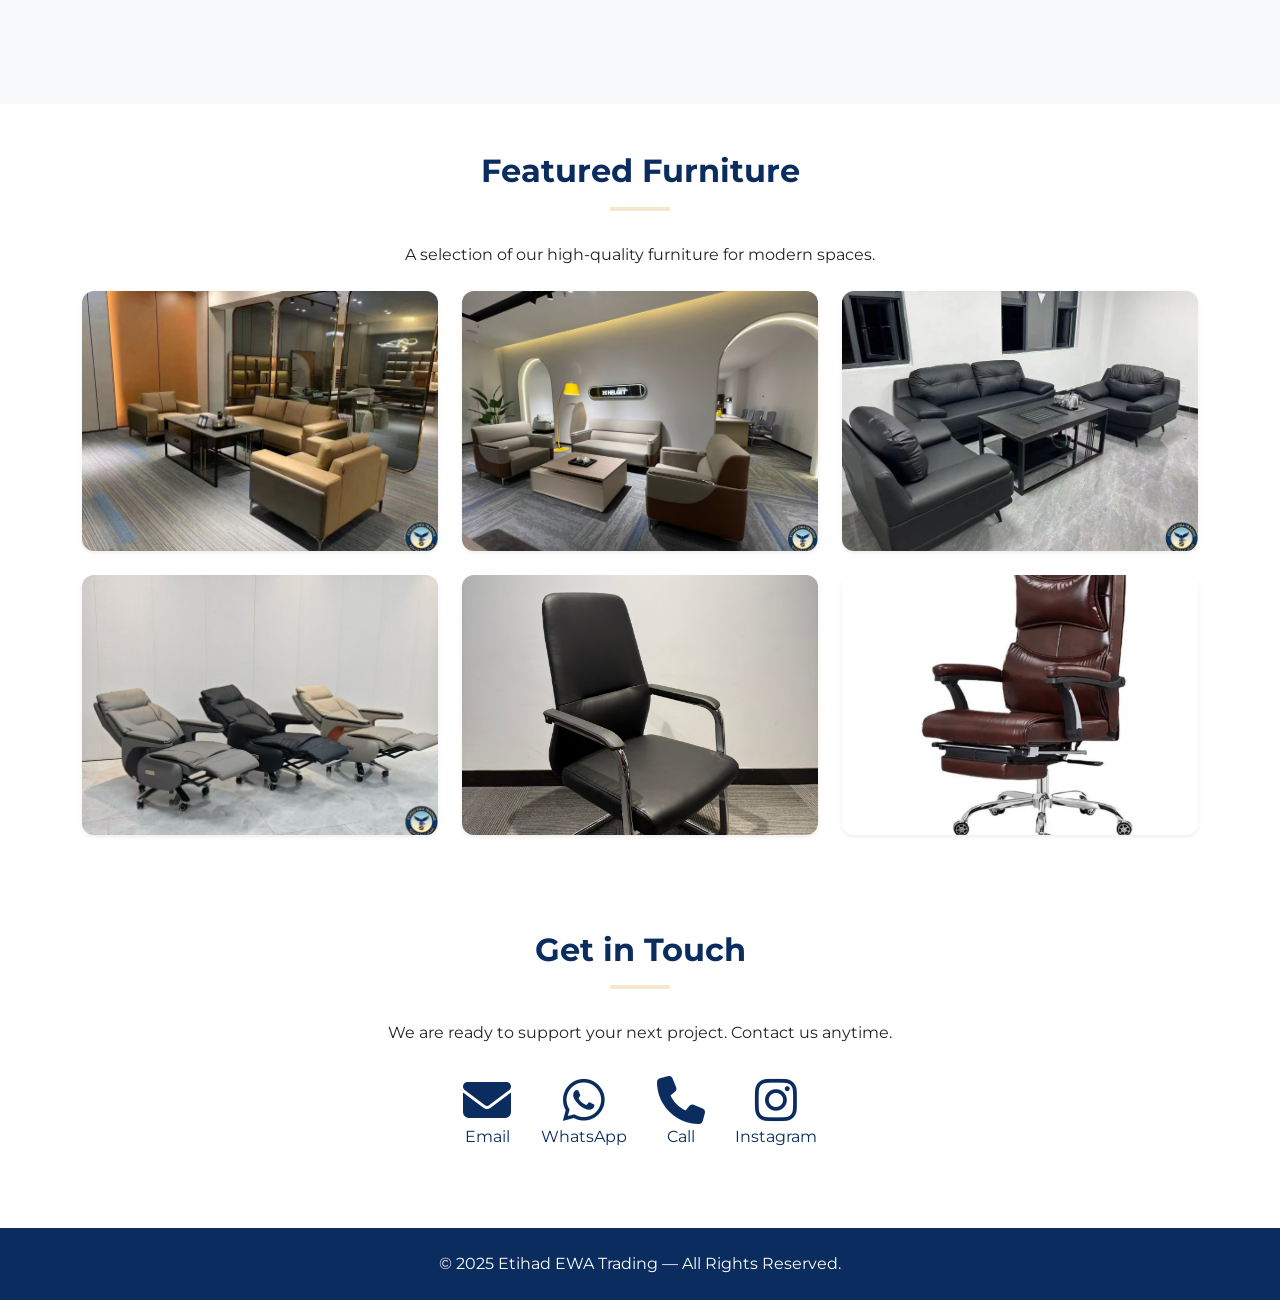
==== commit 625d643a: "index.html" ====
--- a/index.html
+++ b/index.html
@@ -241,10 +241,9 @@
       <i class="fas fa-fire-extinguisher fa-3x"></i>
       <h4 class="mt-3" id="srv_concrete">Fire Rated Doors</h4>
     </a>
-    <p id="srv_concrete_txt">
-      Certified fire-rated door solutions for safety and compliance, including
-      <strong>Fireproof Wooden Doors</strong> and <strong>Fireproof Steel Doors</strong>—built for durability, protection, and peace of mind.
-    </p>
+   <p id="srv_concrete_txt">
+  Fireproof wooden &amp; steel doors—certified protection, durable, code-compliant, reliable.
+</p>
   </div>
 </div>
 
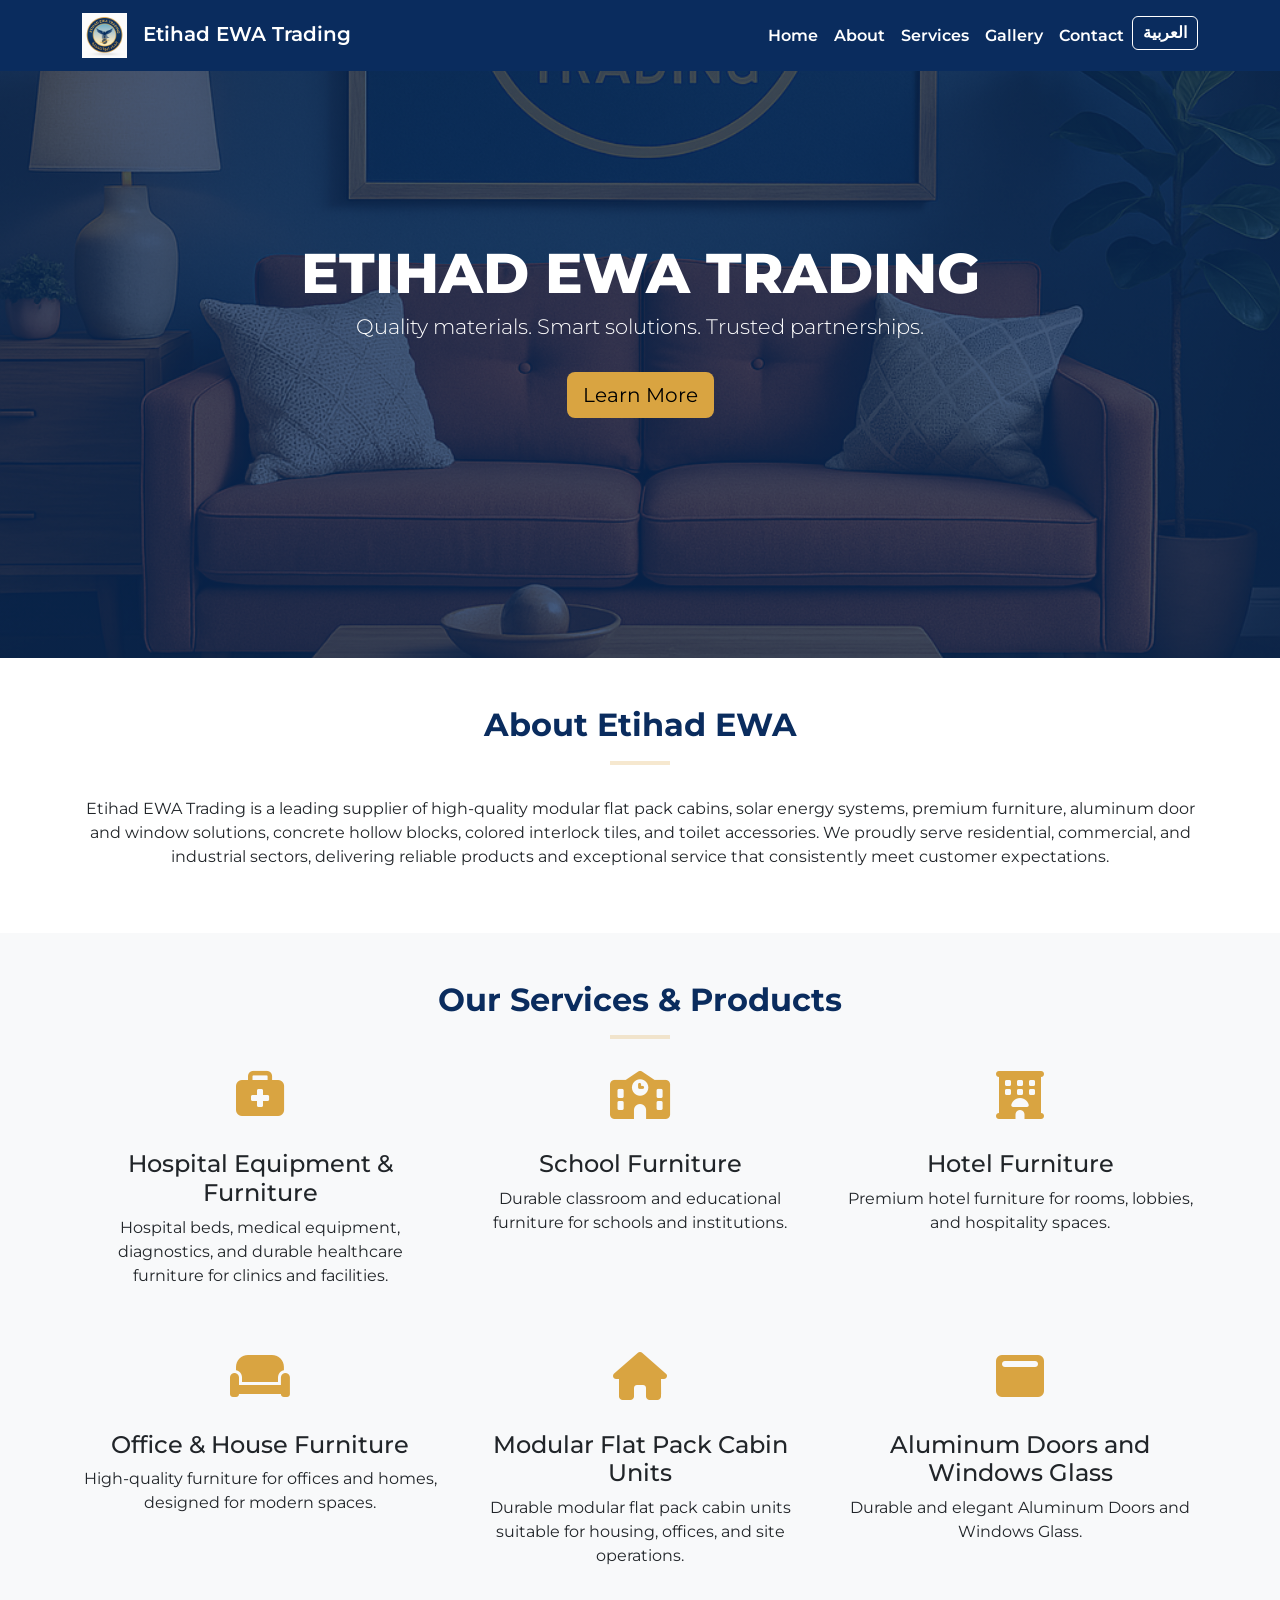
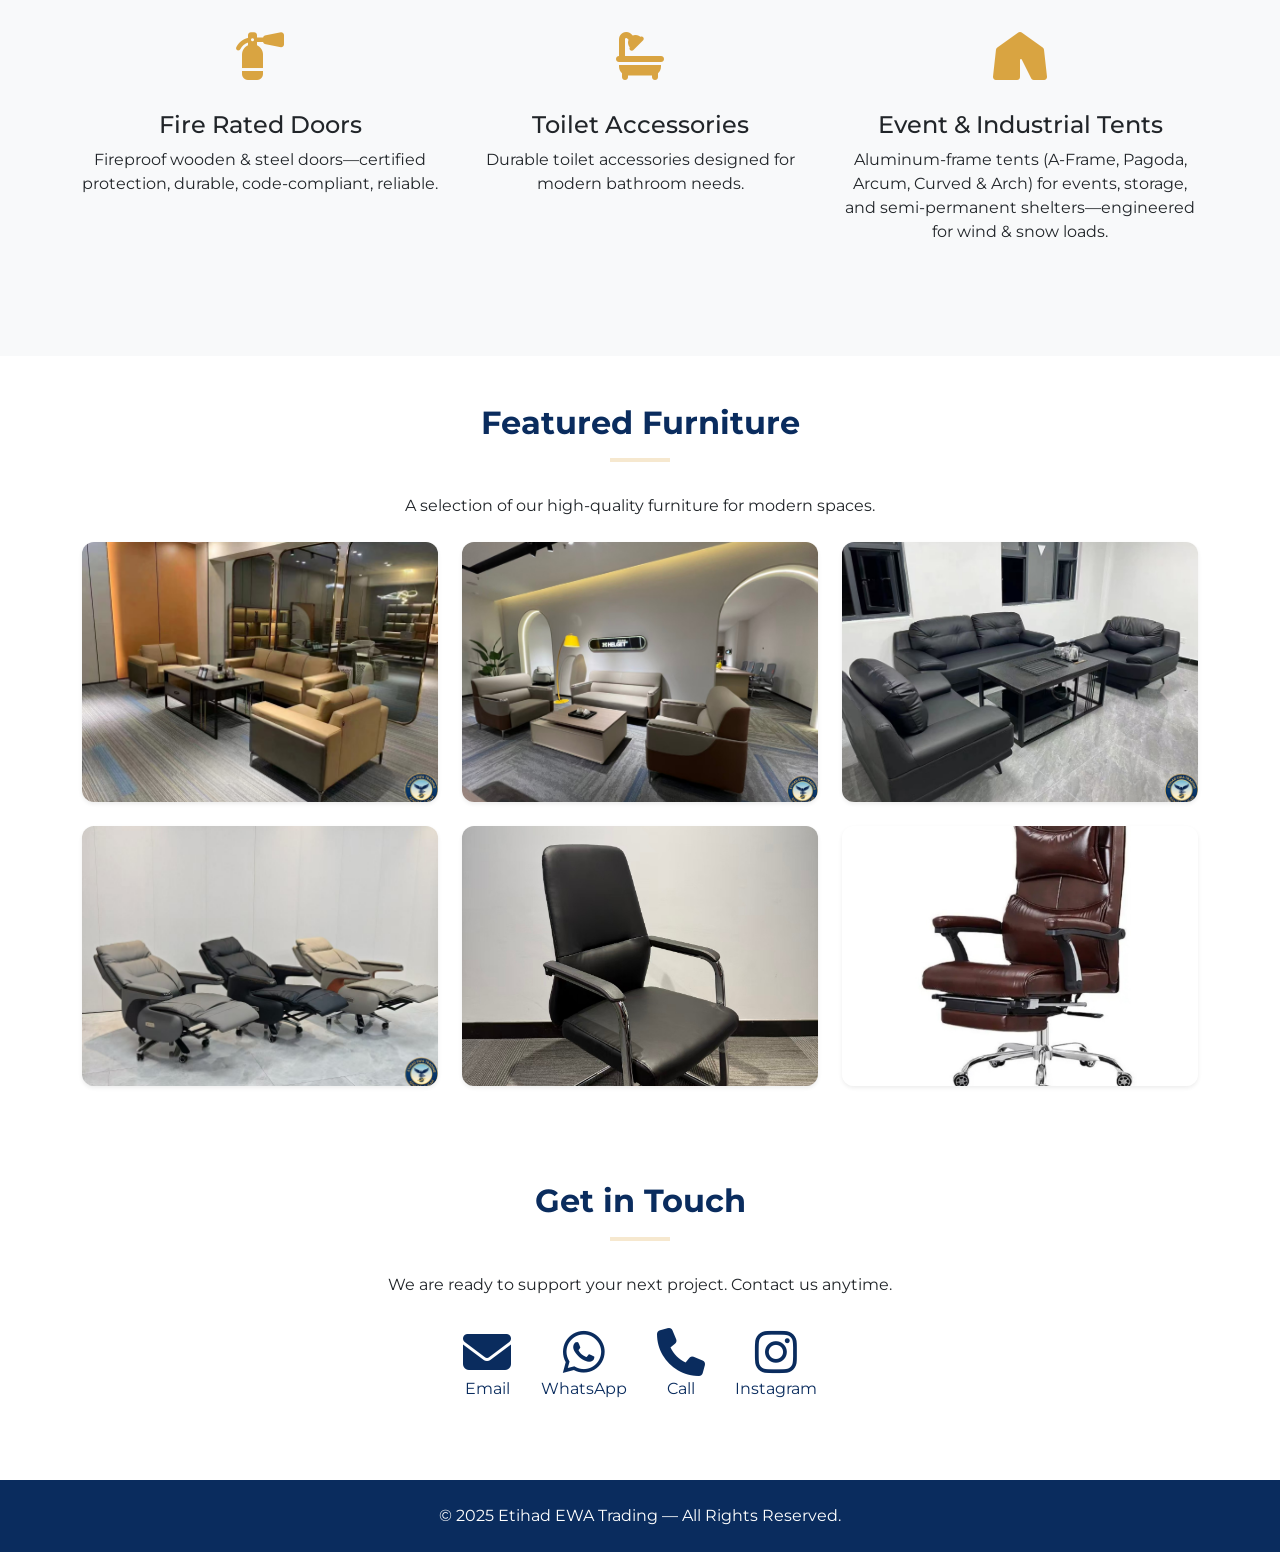
==== commit 5197f04b: "index.html" ====
--- a/index.html
+++ b/index.html
@@ -165,7 +165,7 @@
       <!-- ===== FURNITURE GROUP (FIRST) ===== -->
 
       <!-- Hospital Equipment & Furniture -->
-      <div class="col-lg-3 col-md-6 mb-5">
+      <div class="col-lg-4 col-md-6 mb-5">
         <div class="service-box">
           <a href="pdf/Hospital.pdf" target="_blank" style="text-decoration:none; color:inherit;">
             <i class="fas fa-briefcase-medical fa-3x"></i>
@@ -178,7 +178,7 @@
       </div>
 
       <!-- School Furniture -->
-      <div class="col-lg-3 col-md-6 mb-5">
+      <div class="col-lg-4 col-md-6 mb-5">
         <div class="service-box">
           <a href="pdf/School.pdf" target="_blank" style="text-decoration:none; color:inherit;">
             <i class="fas fa-school fa-3x"></i>
@@ -189,7 +189,7 @@
       </div>
 
       <!-- Hotel Furniture -->
-      <div class="col-lg-3 col-md-6 mb-5">
+      <div class="col-lg-4 col-md-6 mb-5">
         <div class="service-box">
           <a href="pdf/Hotel.pdf" target="_blank" style="text-decoration:none; color:inherit;">
             <i class="fas fa-hotel fa-3x"></i>
@@ -200,7 +200,7 @@
       </div>
 
       <!-- Office & House Furniture -->
-      <div class="col-lg-3 col-md-6 mb-5">
+      <div class="col-lg-4 col-md-6 mb-5">
         <div class="service-box">
           <a href="pdf/FUR.pdf" target="_blank" style="text-decoration:none; color:inherit;">
             <i class="fas fa-couch fa-3x"></i>
@@ -213,7 +213,7 @@
       <!-- ===== OTHER SERVICES (AFTER FURNITURE) ===== -->
 
       <!-- Modular Flat Pack Cabin Units -->
-      <div class="col-lg-3 col-md-6 mb-5">
+      <div class="col-lg-4 col-md-6 mb-5">
         <div class="service-box">
           <a href="pdf/Cabin.pdf" target="_blank" style="text-decoration:none; color:inherit;">
             <i class="fas fa-home fa-3x"></i>
@@ -224,7 +224,7 @@
       </div>
 
       <!-- Aluminum Doors and Windows Glass -->
-      <div class="col-lg-3 col-md-6 mb-5">
+      <div class="col-lg-4 col-md-6 mb-5">
         <div class="service-box">
           <a href="pdf/ALU.pdf" target="_blank" style="text-decoration:none; color:inherit;">
             <i class="fas fa-window-maximize fa-3x"></i>
@@ -235,7 +235,7 @@
       </div>
 
      <!-- Fire Rated Doors -->
-<div class="col-lg-3 col-md-6 mb-5">
+<div class="col-lg-4 col-md-6 mb-5">
   <div class="service-box">
     <a href="pdf/Fire.pdf" target="_blank" style="text-decoration:none; color:inherit;">
       <i class="fas fa-fire-extinguisher fa-3x"></i>
@@ -249,7 +249,7 @@
 
 
       <!-- Toilet Accessories -->
-      <div class="col-lg-3 col-md-6 mb-5">
+      <div class="col-lg-4 col-md-6 mb-5">
         <div class="service-box">
           <a href="pdf/TOILET.pdf" target="_blank" style="text-decoration:none; color:inherit;">
             <i class="fas fa-bath fa-3x"></i>
@@ -258,6 +258,18 @@
           <p id="srv_toilet_txt">Durable toilet accessories designed for modern bathroom needs.</p>
         </div>
       </div>
+<!-- Event & Industrial Tents (NEW) -->
+<div class="col-lg-4 col-md-6 mb-5">
+  <div class="service-box">
+    <a href="pdf/Tent.pdf" target="_blank" style="text-decoration:none; color:inherit;">
+      <i class="fas fa-tent fa-3x"></i>
+      <h4 class="mt-3" id="srv_tents">Event &amp; Industrial Tents</h4>
+    </a>
+    <p id="srv_tents_txt">
+      Aluminum-frame tents (A-Frame, Pagoda, Arcum, Curved &amp; Arch) for events, storage, and semi-permanent shelters—engineered for wind &amp; snow loads.
+    </p>
+  </div>
+</div>
 
     </div>
   </div>
